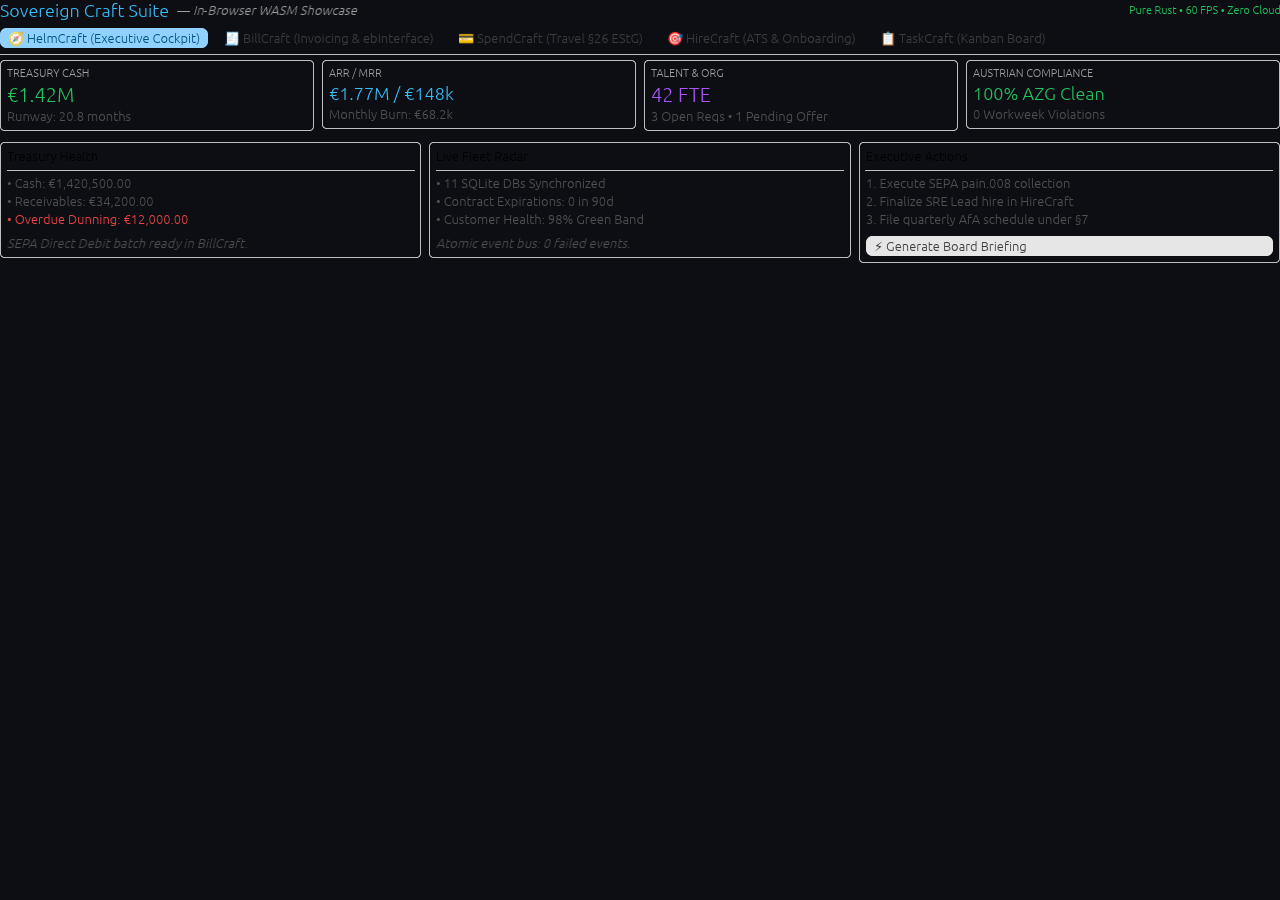
==== web/wasm/index.html @ 23a99134 "fix(wasm): use relative ./ paths; feat: add app detail click-through pages for all 46 apps" ====
<!DOCTYPE html>
<html lang="en">
<head>
  <meta charset="utf-8" />
  <meta name="viewport" content="width=device-width, initial-scale=1.0" />
  <title>Local Craft Suite — In-Browser WASM Showcase</title>
  
<script type="module">
import init, * as bindings from './craft-showcase-wasm-2f64956813fd7881.js';
const wasm = await init({ module_or_path: './craft-showcase-wasm-c557308340ddf452_bg.wasm' });


window.wasmBindings = bindings;


dispatchEvent(new CustomEvent("TrunkApplicationStarted", {detail: {wasm}}));

</script>
  <style>
    html, body {
      margin: 0;
      padding: 0;
      width: 100%;
      height: 100%;
      overflow: hidden;
      background: #0f172a;
      font-family: -apple-system, BlinkMacSystemFont, "Segoe UI", Roboto, sans-serif;
    }
    #craft_canvas {
      width: 100%;
      height: 100%;
      display: block;
    }
    .loading-overlay {
      position: absolute;
      top: 50%;
      left: 50%;
      transform: translate(-50%, -50%);
      color: #38bdf8;
      font-size: 1.2rem;
      font-weight: 600;
      text-align: center;
      pointer-events: none;
      transition: opacity 0.5s ease;
    }
  </style>
<link rel="modulepreload" href="./craft-showcase-wasm-2f64956813fd7881.js" crossorigin="anonymous" integrity="sha384-ptlcz3SQHg62BZuH/agu4Wq2siH5y0C2TM1It2UPklnu6itqH+4tG2hWWEkay7At"><link rel="preload" href="./craft-showcase-wasm-c557308340ddf452_bg.wasm" crossorigin="anonymous" integrity="sha384-139r68IKbtGsQyG9UQFll90r5M7CdLlTCDo5vrfc5LxLM5fOvKQgNBLBkveqanz6" as="fetch" type="application/wasm"></head>
<body>
  <div id="loading" class="loading-overlay">
    <div>⚡ Initializing Pure-Rust WebAssembly Engine...</div>
    <div style="font-size: 0.9rem; color: #94a3b8; margin-top: 8px;">Zero Cloud Dependencies • 60 FPS Canvas</div>
  </div>
  <canvas id="craft_canvas"></canvas>
  <script>
    // Fade out loading screen once canvas receives rendering
    const canvas = document.getElementById('craft_canvas');
    const loading = document.getElementById('loading');
    const checkReady = setInterval(() => {
      if (canvas.width > 0 && canvas.height > 0) {
        loading.style.opacity = '0';
        setTimeout(() => loading.style.display = 'none', 500);
        clearInterval(checkReady);
      }
    }, 100);
  </script>
</body>
</html>
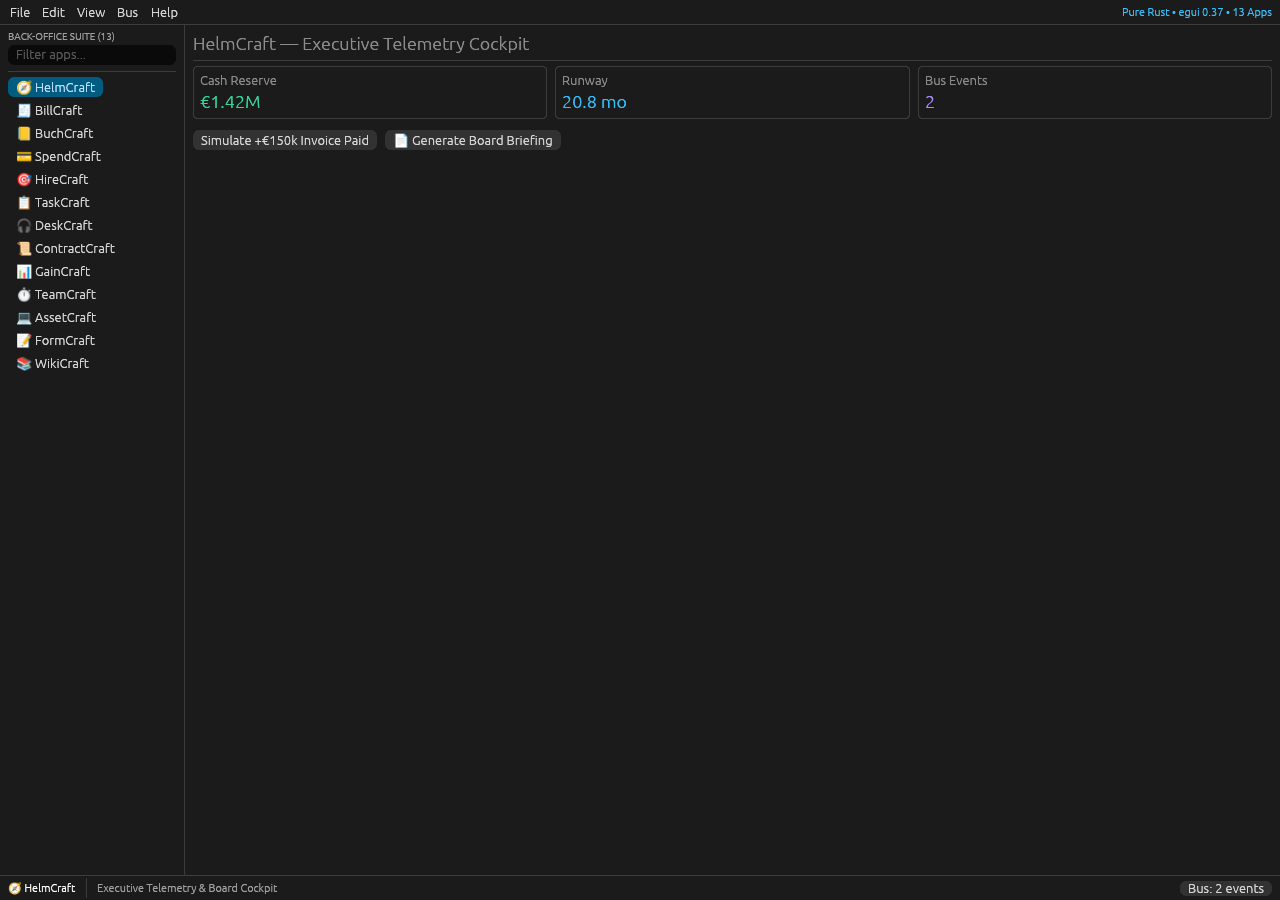
==== commit 4fb1077a: "feat(wasm): full 13-app interactive shell with menu bar, sidebar rail, status bar, and bus drawer" ====
--- a/web/wasm/index.html
+++ b/web/wasm/index.html
@@ -3,11 +3,11 @@
 <head>
   <meta charset="utf-8" />
   <meta name="viewport" content="width=device-width, initial-scale=1.0" />
-  <title>Local Craft Suite — In-Browser WASM Showcase</title>
+  <title>Sovereign Craft Suite — In-Browser WASM Showcase</title>
   
 <script type="module">
-import init, * as bindings from './craft-showcase-wasm-2f64956813fd7881.js';
-const wasm = await init({ module_or_path: './craft-showcase-wasm-c557308340ddf452_bg.wasm' });
+import init, * as bindings from './craft-showcase-wasm-6f5a23914e9b03e0.js';
+const wasm = await init({ module_or_path: './craft-showcase-wasm-7c81d73a5ec828b_bg.wasm' });
 
 
 window.wasmBindings = bindings;
@@ -44,7 +44,7 @@
       transition: opacity 0.5s ease;
     }
   </style>
-<link rel="modulepreload" href="./craft-showcase-wasm-2f64956813fd7881.js" crossorigin="anonymous" integrity="sha384-ptlcz3SQHg62BZuH/agu4Wq2siH5y0C2TM1It2UPklnu6itqH+4tG2hWWEkay7At"><link rel="preload" href="./craft-showcase-wasm-c557308340ddf452_bg.wasm" crossorigin="anonymous" integrity="sha384-139r68IKbtGsQyG9UQFll90r5M7CdLlTCDo5vrfc5LxLM5fOvKQgNBLBkveqanz6" as="fetch" type="application/wasm"></head>
+<link rel="modulepreload" href="./craft-showcase-wasm-6f5a23914e9b03e0.js" crossorigin="anonymous" integrity="sha384-nVUendxnQfao5oEoSbzTa9IrSRJe8NhlzOptRPXX3ObUWHlH5CCuKmWN2LB5qztk"><link rel="preload" href="./craft-showcase-wasm-7c81d73a5ec828b_bg.wasm" crossorigin="anonymous" integrity="sha384-9bVTkKcQdQXmduUlSYv8C5lAo5c+ppnmLTvQWcam4PbV3OgrMl2jU8VGhN6mdcvi" as="fetch" type="application/wasm"></head>
 <body>
   <div id="loading" class="loading-overlay">
     <div>⚡ Initializing Pure-Rust WebAssembly Engine...</div>
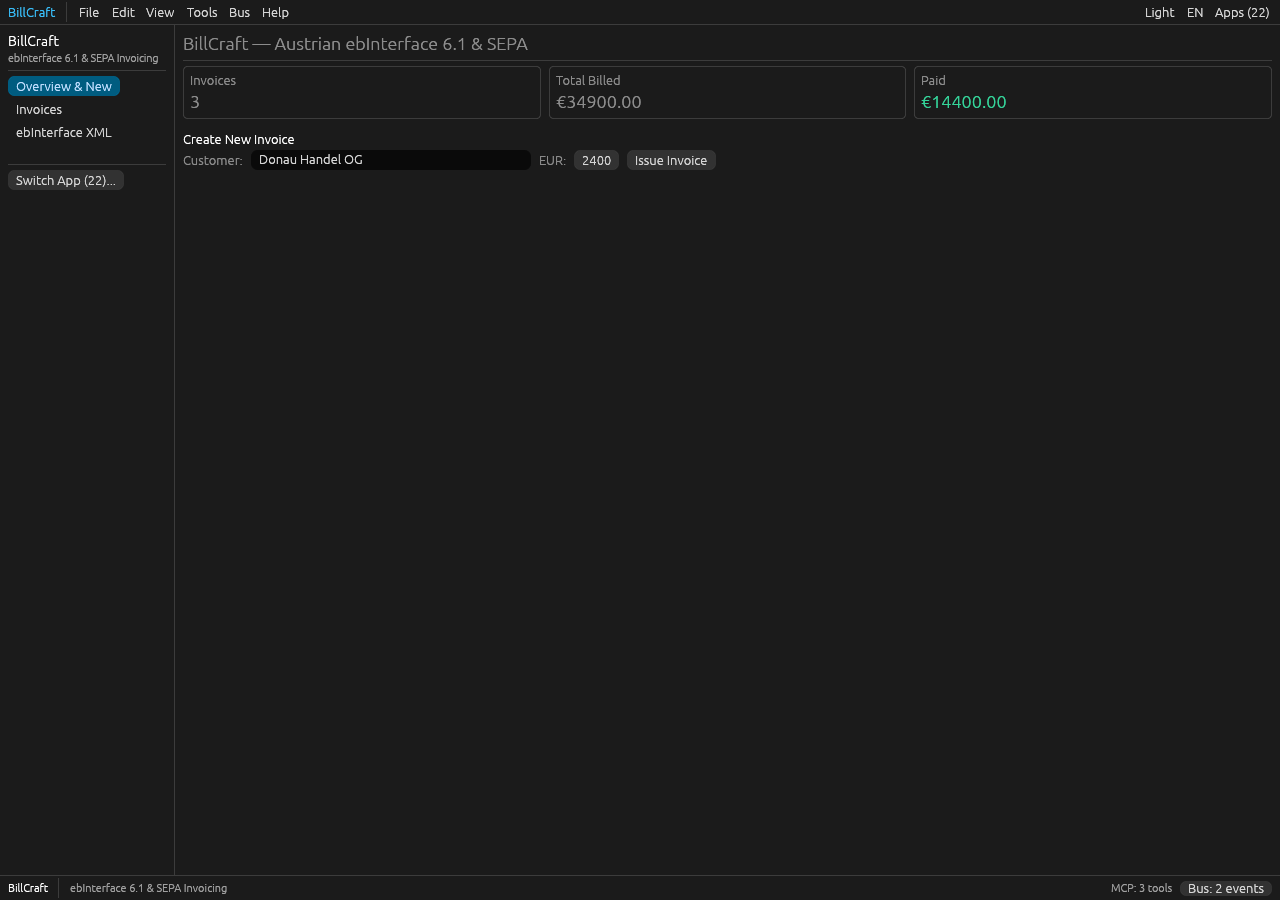
==== commit dd85d11a: "feat(wasm): full per-app chrome, menu bar, MCP tools, and 22-app launcher" ====
--- a/web/wasm/index.html
+++ b/web/wasm/index.html
@@ -6,8 +6,8 @@
   <title>Sovereign Craft Suite — In-Browser WASM Showcase</title>
   
 <script type="module">
-import init, * as bindings from './craft-showcase-wasm-6f5a23914e9b03e0.js';
-const wasm = await init({ module_or_path: './craft-showcase-wasm-7c81d73a5ec828b_bg.wasm' });
+import init, * as bindings from './craft-showcase-wasm-e050115cf4d2b4b4.js';
+const wasm = await init({ module_or_path: './craft-showcase-wasm-d65342ffff88f711_bg.wasm' });
 
 
 window.wasmBindings = bindings;
@@ -44,7 +44,7 @@
       transition: opacity 0.5s ease;
     }
   </style>
-<link rel="modulepreload" href="./craft-showcase-wasm-6f5a23914e9b03e0.js" crossorigin="anonymous" integrity="sha384-nVUendxnQfao5oEoSbzTa9IrSRJe8NhlzOptRPXX3ObUWHlH5CCuKmWN2LB5qztk"><link rel="preload" href="./craft-showcase-wasm-7c81d73a5ec828b_bg.wasm" crossorigin="anonymous" integrity="sha384-9bVTkKcQdQXmduUlSYv8C5lAo5c+ppnmLTvQWcam4PbV3OgrMl2jU8VGhN6mdcvi" as="fetch" type="application/wasm"></head>
+<link rel="modulepreload" href="./craft-showcase-wasm-e050115cf4d2b4b4.js" crossorigin="anonymous" integrity="sha384-W6JhWL4C8tuPZER741KAD6w9V9nvQKEZpn/DPdmFJ6rzKDfLj5qUcwTvnj/Kn3+C"><link rel="preload" href="./craft-showcase-wasm-d65342ffff88f711_bg.wasm" crossorigin="anonymous" integrity="sha384-mtJ71BsjCdQHOKdhWil2eYUCOk0C/o8DnHV7Mpg6OAA0yvYJcqEs2+X13cj6L6Mn" as="fetch" type="application/wasm"></head>
 <body>
   <div id="loading" class="loading-overlay">
     <div>⚡ Initializing Pure-Rust WebAssembly Engine...</div>
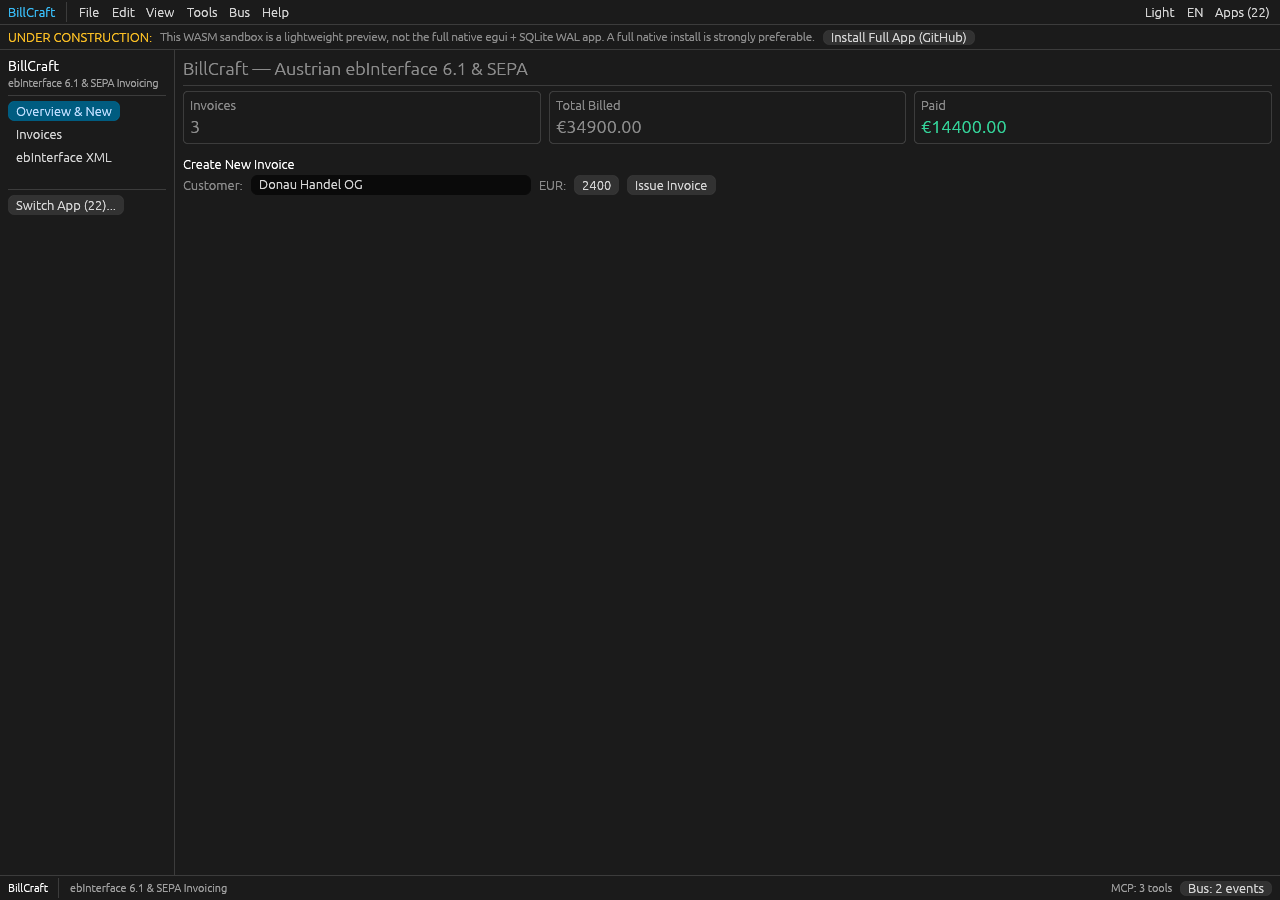
==== commit 80e9ef32: "docs(wasm): mark sandbox under construction and recommend full native install" ====
--- a/web/wasm/index.html
+++ b/web/wasm/index.html
@@ -6,8 +6,8 @@
   <title>Sovereign Craft Suite — In-Browser WASM Showcase</title>
   
 <script type="module">
-import init, * as bindings from './craft-showcase-wasm-e050115cf4d2b4b4.js';
-const wasm = await init({ module_or_path: './craft-showcase-wasm-d65342ffff88f711_bg.wasm' });
+import init, * as bindings from './craft-showcase-wasm-9246deca943a8a02.js';
+const wasm = await init({ module_or_path: './craft-showcase-wasm-272a14c993915119_bg.wasm' });
 
 
 window.wasmBindings = bindings;
@@ -44,7 +44,7 @@
       transition: opacity 0.5s ease;
     }
   </style>
-<link rel="modulepreload" href="./craft-showcase-wasm-e050115cf4d2b4b4.js" crossorigin="anonymous" integrity="sha384-W6JhWL4C8tuPZER741KAD6w9V9nvQKEZpn/DPdmFJ6rzKDfLj5qUcwTvnj/Kn3+C"><link rel="preload" href="./craft-showcase-wasm-d65342ffff88f711_bg.wasm" crossorigin="anonymous" integrity="sha384-mtJ71BsjCdQHOKdhWil2eYUCOk0C/o8DnHV7Mpg6OAA0yvYJcqEs2+X13cj6L6Mn" as="fetch" type="application/wasm"></head>
+<link rel="modulepreload" href="./craft-showcase-wasm-9246deca943a8a02.js" crossorigin="anonymous" integrity="sha384-VUAvHk8XYIF2Nv0U+1LPAa7dn0mZ1xXH0x8UZRa1p5hJm6nQs12mUs0t6vl7r8Wf"><link rel="preload" href="./craft-showcase-wasm-272a14c993915119_bg.wasm" crossorigin="anonymous" integrity="sha384-nJYKx5ISqD3hx3raqlrmMmRnQ67yNigfBRBVGBIK/gCs+sOKE+nGw8fu9SdWqj4p" as="fetch" type="application/wasm"></head>
 <body>
   <div id="loading" class="loading-overlay">
     <div>⚡ Initializing Pure-Rust WebAssembly Engine...</div>
